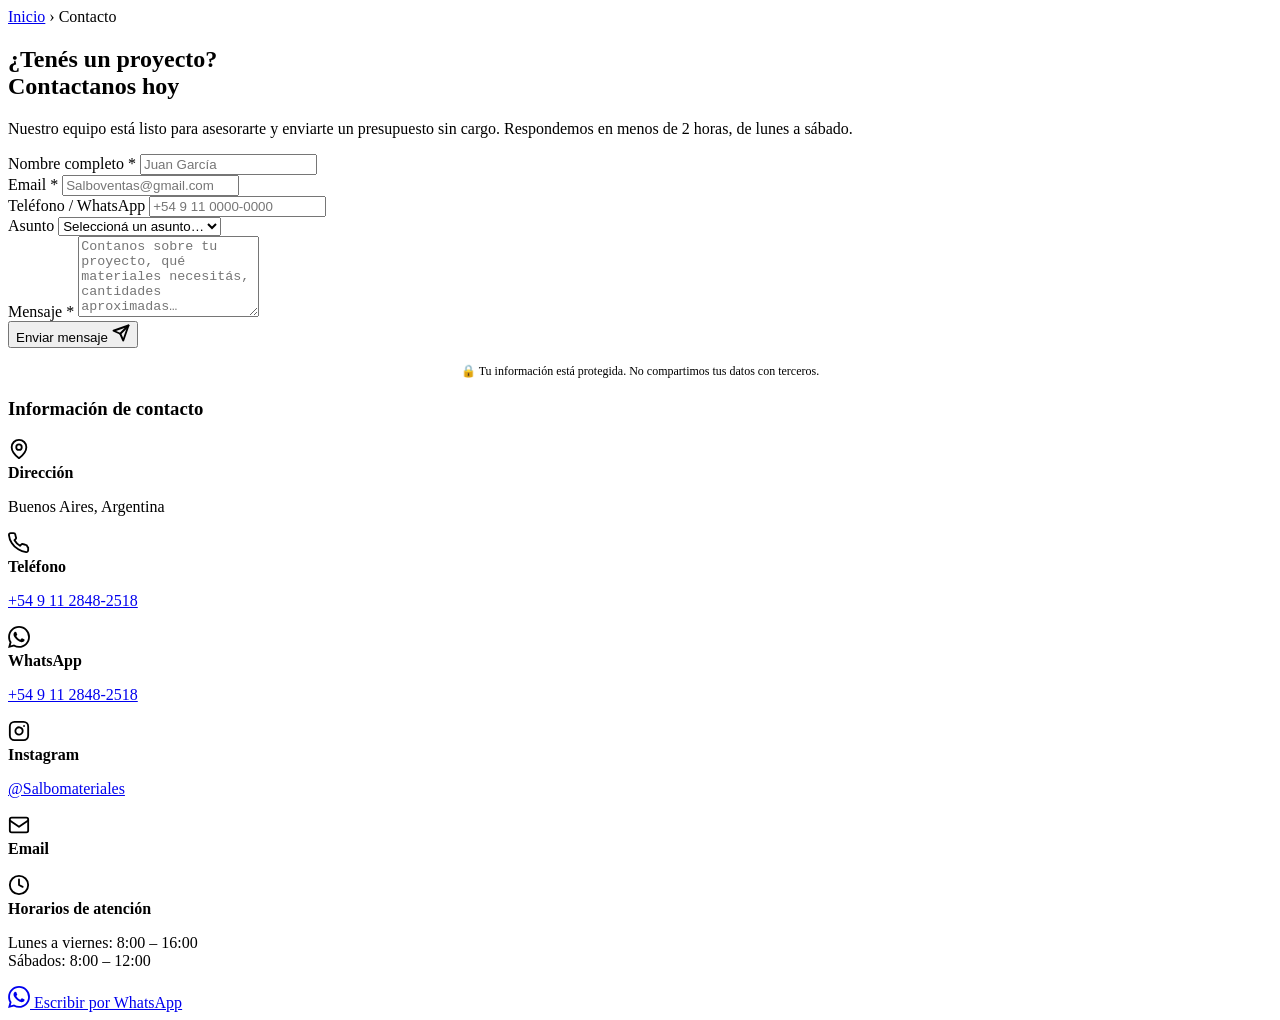
==== contacto.html @ 951c5f5b "Subida de la web Crear dominio y cambiar para el SEO  Crear nuevo catalogo con nuevos productos" ====
<!DOCTYPE html>
<html lang="es">
<head>
  <meta charset="UTF-8" />
  <meta name="viewport" content="width=device-width, initial-scale=1.0" />
  <meta name="description" content="Contactá a SALBO – Materiales de Construcción. Formulario de contacto, WhatsApp, teléfono y dirección en Buenos Aires. Respondemos en menos de 2 horas." />
  <meta name="keywords" content="contacto SALBO, presupuesto materiales construcción, consulta chapas perfiles Buenos Aires" />
  <meta name="author" content="SALBO" />
  <meta property="og:title" content="Contacto – SALBO Materiales de Construcción" />
  <meta property="og:description" content="Contactanos para recibir tu presupuesto sin cargo. Respondemos en menos de 2 horas." />
  <meta property="og:type" content="website" />
  <meta property="og:url" content="https://www.salbo.com.ar/contacto.html" />
  <meta property="og:image" content="https://faculuceroh.github.io/Salbo_Web/assets/img/SALBO_LOGO_WEB.jpeg" />
  <title>Contacto – SALBO Materiales de Construcción</title>

  <link rel="icon" href="assets/img/SALBO_LOGO_WEB.jpeg" type="image/jpeg" />

  <link rel="preconnect" href="https://fonts.googleapis.com" />
  <link rel="preconnect" href="https://fonts.gstatic.com" crossorigin />
  <link href="https://fonts.googleapis.com/css2?family=Inter:wght@300;400;500;600;700;800&family=Poppins:wght@400;500;600;700;800;900&display=swap" rel="stylesheet" />

  <link rel="stylesheet" href="assets/css/styles.css?v=10" />
</head>
<body data-page="contacto">

  <!-- Shared header -->
  <div id="site-header"></div>

  <!-- ===== PAGE HERO ===== -->
  <section class="page-hero" aria-labelledby="ph-title">
    <div class="page-hero__content">
      <nav class="page-hero__breadcrumb" aria-label="Ruta de navegación">
        <a href="index.html">Inicio</a>
        <span class="page-hero__breadcrumb-sep" aria-hidden="true">›</span>
        <span>Contacto</span>
      </nav>
      <h1 class="page-hero__title" id="ph-title">
        ¿Tenés un proyecto?<br><span>Contactanos hoy</span>
      </h1>
      <p class="page-hero__desc">
        Nuestro equipo está listo para asesorarte y enviarte un presupuesto sin cargo. Respondemos en menos de 2 horas, de lunes a sábado.
      </p>
    </div>
  </section>

  <!-- ===== CONTACTO ===== -->
  <section class="contact" id="contacto" aria-labelledby="contact-title">
    <div class="container">

     
      <div class="contact__grid">

        <!-- ── FORMULARIO ── -->
        <div class="contact__form-wrap reveal">
          <form
            class="contact-form"
            id="contactForm"
            action="https://formspree.io/f/xgobwjvb"
            method="POST"
            novalidate
            aria-label="Formulario de contacto"
          >

            <!-- Honeypot anti-spam: oculto para humanos, visible para bots -->
            <input
              type="text"
              name="_gotcha"
              style="display:none;position:absolute;left:-9999px;width:1px;height:1px"
              tabindex="-1"
              autocomplete="off"
              aria-hidden="true"
            />

            <!-- Asunto oculto para Formspree -->
            <input type="hidden" name="_subject" value="Nuevo contacto desde salbo.com.ar" />

            <div class="form-row">
              <div class="form-group">
                <label for="cName" class="form-label">
                  Nombre completo <span class="required" aria-hidden="true">*</span>
                </label>
                <input
                  type="text"
                  id="cName"
                  name="name"
                  class="form-input"
                  placeholder="Juan García"
                  autocomplete="name"
                  required
                  aria-required="true"
                />
                <span class="form-error" id="cName-error" role="alert"></span>
              </div>
              <div class="form-group">
                <label for="cEmail" class="form-label">
                  Email <span class="required" aria-hidden="true">*</span>
                </label>
                <input
                  type="email"
                  id="cEmail"
                  name="email"
                  class="form-input"
                  placeholder="Salboventas@gmail.com"
                  autocomplete="email"
                  required
                  aria-required="true"
                />
                <span class="form-error" id="cEmail-error" role="alert"></span>
              </div>
            </div>

            <div class="form-group">
              <label for="cPhone" class="form-label">Teléfono / WhatsApp</label>
              <input
                type="tel"
                id="cPhone"
                name="phone"
                class="form-input"
                placeholder="+54 9 11 0000-0000"
                autocomplete="tel"
              />
            </div>

            <div class="form-group">
              <label for="cSubject" class="form-label">Asunto</label>
              <select id="cSubject" name="subject" class="form-input form-select">
                <option value="">Seleccioná un asunto…</option>
                <option value="presupuesto">Solicitar presupuesto</option>
                <option value="consulta">Consulta de producto</option>
                <option value="entrega">Consulta de entrega</option>
                <option value="otro">Otro</option>
              </select>
            </div>

            <div class="form-group">
              <label for="cMessage" class="form-label">
                Mensaje <span class="required" aria-hidden="true">*</span>
              </label>
              <textarea
                id="cMessage"
                name="message"
                class="form-input form-textarea"
                placeholder="Contanos sobre tu proyecto, qué materiales necesitás, cantidades aproximadas…"
                rows="5"
                required
                aria-required="true"
              ></textarea>
              <span class="form-error" id="cMessage-error" role="alert"></span>
            </div>

            <button type="submit" class="btn btn--primary btn--full btn--lg" id="submitBtn">
              Enviar mensaje
              <svg width="18" height="18" viewBox="0 0 24 24" fill="none" stroke="currentColor" stroke-width="2.5" stroke-linecap="round" stroke-linejoin="round" aria-hidden="true"><path d="m22 2-7 20-4-9-9-4Z"/><path d="M22 2 11 13"/></svg>
            </button>

            <!-- Mensaje de éxito -->
            <div class="form-success" id="formSuccess" role="status" aria-live="polite" hidden>
              <svg width="20" height="20" viewBox="0 0 24 24" fill="none" stroke="currentColor" stroke-width="2.5" stroke-linecap="round" stroke-linejoin="round" aria-hidden="true"><path d="M22 11.08V12a10 10 0 1 1-5.93-9.14"/><path d="m9 11 3 3L22 4"/></svg>
              <span>¡Mensaje enviado con éxito! En las próximas horas vas a recibir nuestra respuesta.</span>
            </div>

            <p style="font-size:12px;color:var(--gray-400);margin-top:16px;text-align:center;">
              🔒 Tu información está protegida. No compartimos tus datos con terceros.
            </p>
          </form>
        </div>

        <!-- ── INFO DE CONTACTO ── -->
        <div class="contact__info reveal">
          <h3 class="contact__info-title">Información de contacto</h3>

          <div class="contact__info-items">

            <div class="contact__info-item">
              <div class="contact__info-icon" aria-hidden="true">
                <svg width="22" height="22" viewBox="0 0 24 24" fill="none" stroke="currentColor" stroke-width="2" stroke-linecap="round" stroke-linejoin="round"><path d="M20 10c0 6-8 12-8 12s-8-6-8-12a8 8 0 0 1 16 0Z"/><circle cx="12" cy="10" r="3"/></svg>
              </div>
              <div>
                <strong>Dirección</strong>
                <p> Buenos Aires, Argentina</p>
              </div>
            </div>

            <div class="contact__info-item">
              <div class="contact__info-icon" aria-hidden="true">
                <svg width="22" height="22" viewBox="0 0 24 24" fill="none" stroke="currentColor" stroke-width="2" stroke-linecap="round" stroke-linejoin="round"><path d="M22 16.92v3a2 2 0 0 1-2.18 2 19.79 19.79 0 0 1-8.63-3.07A19.5 19.5 0 0 1 4.1 12a19.79 19.79 0 0 1-3.07-8.67A2 2 0 0 1 3 1.17h3a2 2 0 0 1 2 1.72c.127.96.361 1.903.7 2.81a2 2 0 0 1-.45 2.11L7.09 9a16 16 0 0 0 6 6l1.27-1.27a2 2 0 0 1 2.11-.45c.907.339 1.85.573 2.81.7A2 2 0 0 1 21 16z"/></svg>
              </div>
              <div>
                <strong>Teléfono</strong>
                <p><a href="tel:+5491128482518">+54 9 11 2848-2518</a></p>
              </div>
            </div>

            <div class="contact__info-item">
              <div class="contact__info-icon contact__info-icon--wa" aria-hidden="true">
                <svg width="22" height="22" viewBox="0 0 24 24" fill="currentColor"><path d="M17.472 14.382c-.297-.149-1.758-.867-2.03-.967-.273-.099-.471-.148-.67.15-.197.297-.767.966-.94 1.164-.173.199-.347.223-.644.075-.297-.15-1.255-.463-2.39-1.475-.883-.788-1.48-1.761-1.653-2.059-.173-.297-.018-.458.13-.606.134-.133.298-.347.446-.52.149-.174.198-.298.298-.497.099-.198.05-.371-.025-.52-.075-.149-.669-1.612-.916-2.207-.242-.579-.487-.5-.669-.51-.173-.008-.371-.01-.57-.01-.198 0-.52.074-.792.372-.272.297-1.04 1.016-1.04 2.479 0 1.462 1.065 2.875 1.213 3.074.149.198 2.096 3.2 5.077 4.487.709.306 1.262.489 1.694.625.712.227 1.36.195 1.871.118.571-.085 1.758-.719 2.006-1.413.248-.694.248-1.289.173-1.413-.074-.124-.272-.198-.57-.347m-5.421 7.403h-.004a9.87 9.87 0 0 1-5.031-1.378l-.361-.214-3.741.982.998-3.648-.235-.374a9.86 9.86 0 0 1-1.51-5.26c.001-5.45 4.436-9.884 9.888-9.884 2.64 0 5.122 1.03 6.988 2.898a9.825 9.825 0 0 1 2.893 6.994c-.003 5.45-4.437 9.884-9.885 9.884m8.413-18.297A11.815 11.815 0 0 0 12.05 0C5.495 0 .16 5.335.157 11.892c0 2.096.547 4.142 1.588 5.945L.057 24l6.305-1.654a11.882 11.882 0 0 0 5.683 1.448h.005c6.554 0 11.89-5.335 11.893-11.893a11.821 11.821 0 0 0-3.48-8.413Z"/></svg>
              </div>
              <div>
                <strong>WhatsApp</strong>
                <p><a href="https://wa.me/5491128482518" target="_blank" rel="noopener noreferrer">+54 9 11 2848-2518</a></p>
              </div>
            </div>

            <div class="contact__info-item">
              <div class="contact__info-icon" aria-hidden="true">
                <svg width="22" height="22" viewBox="0 0 24 24" fill="none" stroke="currentColor" stroke-width="2" stroke-linecap="round" stroke-linejoin="round"><rect x="2" y="2" width="20" height="20" rx="5"/><path d="M16 11.37A4 4 0 1 1 12.63 8 4 4 0 0 1 16 11.37z"/><line x1="17.5" y1="6.5" x2="17.51" y2="6.5"/></svg>
              </div>
              <div>
                <strong>Instagram</strong>
                <p><a href="https://www.instagram.com/salbomateriales/" target="_blank" rel="noopener noreferrer">@Salbomateriales</a></p>
              </div>
            </div>

            <div class="contact__info-item">
              <div class="contact__info-icon" aria-hidden="true">
                <svg width="22" height="22" viewBox="0 0 24 24" fill="none" stroke="currentColor" stroke-width="2" stroke-linecap="round" stroke-linejoin="round"><rect x="2" y="4" width="20" height="16" rx="2"/><path d="m22 7-10 7L2 7"/></svg>
              </div>
              <div>
                <strong>Email</strong>
                <!-- Email obfuscado: ensamblado por JS para evitar scrapers -->
                <p>
                  <span
                    class="js-email"
                    data-u="Salboventas"
                    data-d="gmail"
                    data-t="com"
                    data-style="page"
                    aria-label="Email de contacto"
                  >
                    <noscript>Salboventas [arroba] gmail.com</noscript>
                  </span>
                </p>
              </div>
            </div>

            <div class="contact__info-item">
              <div class="contact__info-icon" aria-hidden="true">
                <svg width="22" height="22" viewBox="0 0 24 24" fill="none" stroke="currentColor" stroke-width="2" stroke-linecap="round" stroke-linejoin="round"><circle cx="12" cy="12" r="10"/><polyline points="12 6 12 12 16 14"/></svg>
              </div>
              <div>
                <strong>Horarios de atención</strong>
                <p>Lunes a viernes: 8:00 – 16:00<br />Sábados: 8:00 – 12:00</p>
              </div>
            </div>

          </div>

          <a href="https://wa.me/5491128482518" target="_blank" rel="noopener noreferrer" class="btn btn--wa btn--lg" style="width:100%;justify-content:center;" aria-label="Escribir por WhatsApp">
            <svg width="22" height="22" viewBox="0 0 24 24" fill="currentColor" aria-hidden="true"><path d="M17.472 14.382c-.297-.149-1.758-.867-2.03-.967-.273-.099-.471-.148-.67.15-.197.297-.767.966-.94 1.164-.173.199-.347.223-.644.075-.297-.15-1.255-.463-2.39-1.475-.883-.788-1.48-1.761-1.653-2.059-.173-.297-.018-.458.13-.606.134-.133.298-.347.446-.52.149-.174.198-.298.298-.497.099-.198.05-.371-.025-.52-.075-.149-.669-1.612-.916-2.207-.242-.579-.487-.5-.669-.51-.173-.008-.371-.01-.57-.01-.198 0-.52.074-.792.372-.272.297-1.04 1.016-1.04 2.479 0 1.462 1.065 2.875 1.213 3.074.149.198 2.096 3.2 5.077 4.487.709.306 1.262.489 1.694.625.712.227 1.36.195 1.871.118.571-.085 1.758-.719 2.006-1.413.248-.694.248-1.289.173-1.413-.074-.124-.272-.198-.57-.347m-5.421 7.403h-.004a9.87 9.87 0 0 1-5.031-1.378l-.361-.214-3.741.982.998-3.648-.235-.374a9.86 9.86 0 0 1-1.51-5.26c.001-5.45 4.436-9.884 9.888-9.884 2.64 0 5.122 1.03 6.988 2.898a9.825 9.825 0 0 1 2.893 6.994c-.003 5.45-4.437 9.884-9.885 9.884m8.413-18.297A11.815 11.815 0 0 0 12.05 0C5.495 0 .16 5.335.157 11.892c0 2.096.547 4.142 1.588 5.945L.057 24l6.305-1.654a11.882 11.882 0 0 0 5.683 1.448h.005c6.554 0 11.89-5.335 11.893-11.893a11.821 11.821 0 0 0-3.48-8.413Z"/></svg>
            Escribir por WhatsApp
          </a>
        </div>

      </div>
    </div>
  </section>

  <!-- Shared footer -->
  <div id="site-footer"></div>

  <script src="assets/js/shared.js?v=8" defer></script>
  <script src="assets/js/main.js?v=8" defer></script>
</body>
</html>
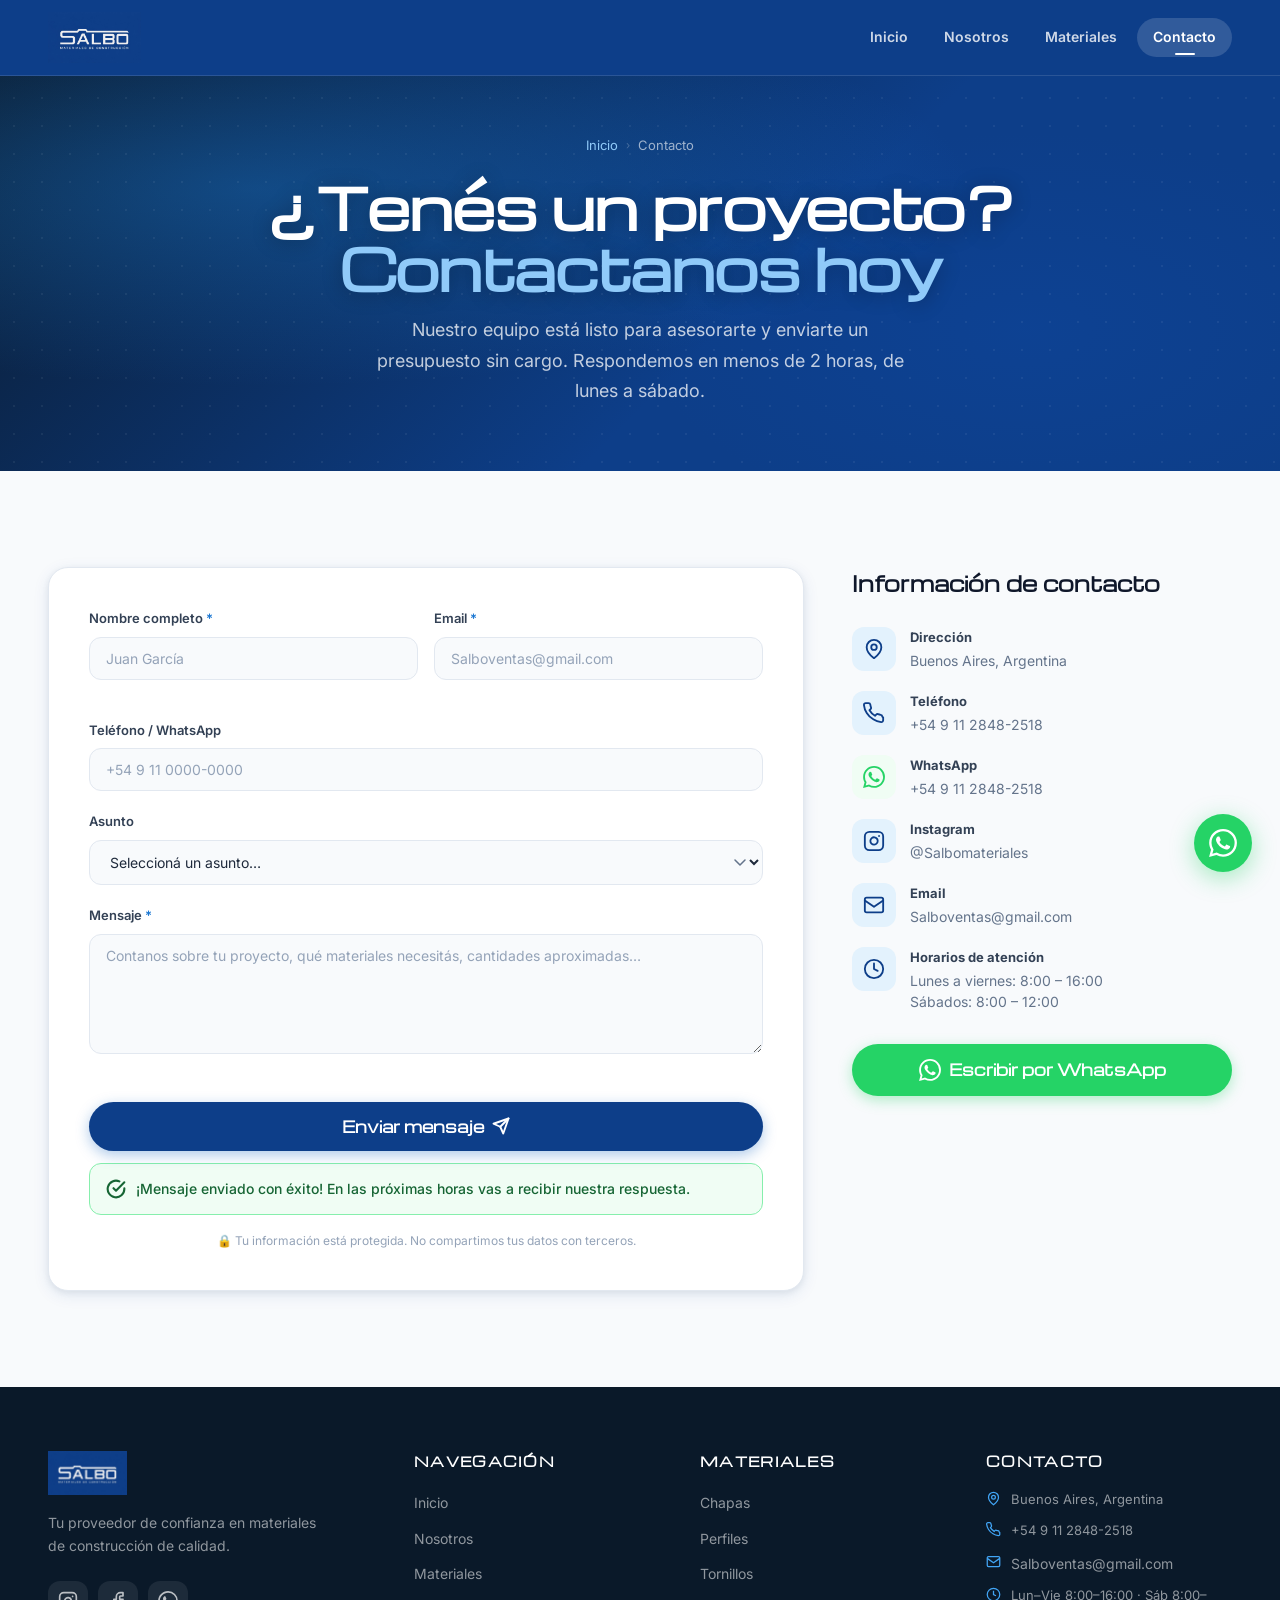
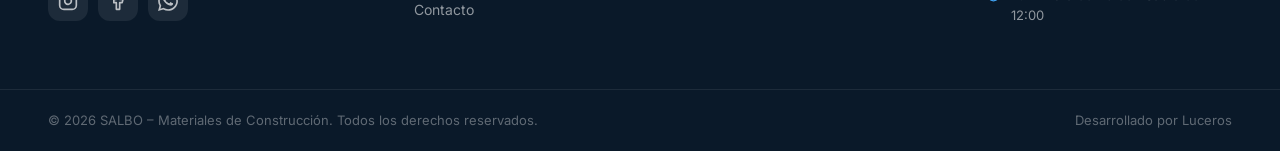
==== commit d24cc0fd: "Cambios a Pedido del Cliente Cambios Nuevos: - NUEVO CATALOGO - IMAGENES DE INICIO MAS RAPIDAS - " ====
--- a/contacto.html
+++ b/contacto.html
@@ -19,7 +19,7 @@
   <link rel="preconnect" href="https://fonts.gstatic.com" crossorigin />
   <link href="https://fonts.googleapis.com/css2?family=Inter:wght@300;400;500;600;700;800&family=Poppins:wght@400;500;600;700;800;900&display=swap" rel="stylesheet" />
 
-  <link rel="stylesheet" href="assets/css/styles.css?v=10" />
+  <link rel="stylesheet" href="assets/css/styles.css?v=26" />
 </head>
 <body data-page="contacto">
 
@@ -258,7 +258,7 @@
   <!-- Shared footer -->
   <div id="site-footer"></div>
 
-  <script src="assets/js/shared.js?v=8" defer></script>
-  <script src="assets/js/main.js?v=8" defer></script>
+  <script src="assets/js/shared.js?v=10" defer></script>
+  <script src="assets/js/main.js?v=22" defer></script>
 </body>
 </html>
--- a/assets/css/styles.css
+++ b/assets/css/styles.css
@@ -0,0 +1,2232 @@
+/* =========================================================
+   SALBO – Materiales de Construcción
+   styles.css – Design System + Full Layout
+   ========================================================= */
+@import url('https://fonts.googleapis.com/css2?family=Michroma&display=swap');
+/* ── Custom Properties ── */
+:root {
+  --blue-900: #0A1929;
+  --blue-800: #0D2B4E;
+  --blue-700: #0D3E89;
+  --blue-600: #0D3E89;
+  --blue-500: #1976D2;
+  --blue-400: #1E88E5;
+  --blue-300: #42A5F5;
+  --blue-200: #90CAF9;
+  --blue-100: #BBDEFB;
+  --blue-50:  #E3F2FD;
+
+  --white:    #FFFFFF;
+  --gray-50:  #F8FAFC;
+  --gray-100: #F1F5F9;
+  --gray-200: #E2E8F0;
+  --gray-300: #CBD5E1;
+  --gray-400: #94A3B8;
+  --gray-500: #64748B;
+  --gray-600: #475569;
+  --gray-700: #334155;
+  --gray-800: #1E293B;
+  --gray-900: #0F172A;
+
+  --green-500: #22C55E;
+  --wa-green:  #25D366;
+
+  --radius-sm:  6px;
+  --radius-md:  12px;
+  --radius-lg:  20px;
+  --radius-xl:  32px;
+  --radius-full: 9999px;
+
+  --shadow-sm:  0 1px 3px rgba(0,0,0,.08), 0 1px 2px rgba(0,0,0,.06);
+  --shadow-md:  0 4px 16px rgba(13,71,161,.10), 0 2px 6px rgba(0,0,0,.06);
+  --shadow-lg:  0 12px 40px rgba(13,71,161,.14), 0 4px 12px rgba(0,0,0,.08);
+  --shadow-xl:  0 24px 60px rgba(13,71,161,.18), 0 8px 24px rgba(0,0,0,.10);
+
+  --transition: 0.25s cubic-bezier(0.4,0,0.2,1);
+  --transition-slow: 0.45s cubic-bezier(0.4,0,0.2,1);
+
+  --header-h: 76px;
+  --container-max: 1280px;
+  --container-pad: clamp(16px, 4vw, 48px);
+
+  --font-sans: 'Inter', system-ui, sans-serif;
+  --font-display:'Michroma', sans-serif;
+}
+
+/* ── Reset & Base ── */
+*, *::before, *::after { box-sizing: border-box; margin: 0; padding: 0; }
+
+html {
+  scroll-behavior: smooth;
+  scroll-padding-top: var(--header-h);
+  -webkit-text-size-adjust: 100%;
+}
+
+body {
+  font-family: var(--font-sans);
+  font-size: 16px;
+  line-height: 1.6;
+  color: var(--gray-700);
+  background: var(--white);
+  overflow-x: hidden;
+}
+
+img, svg { display: block; max-width: 100%; }
+
+a { color: inherit; text-decoration: none; }
+
+ul, ol { list-style: none; }
+
+button { cursor: pointer; font-family: inherit; border: none; background: none; }
+
+input, textarea, select {
+  font-family: inherit;
+  font-size: inherit;
+}
+
+/* ── Container ── */
+.container {
+  width: 100%;
+  max-width: var(--container-max);
+  margin-inline: auto;
+  padding-inline: var(--container-pad);
+}
+
+/* ── Buttons ── */
+.btn {
+  display: inline-flex;
+  align-items: center;
+  justify-content: center;
+  gap: 8px;
+  font-family: var(--font-display);
+  font-weight: 600;
+  border-radius: var(--radius-full);
+  transition: background var(--transition), color var(--transition),
+              border-color var(--transition), transform var(--transition),
+              box-shadow var(--transition);
+  white-space: nowrap;
+  cursor: pointer;
+}
+
+.btn--sm  { padding: 8px 18px;  font-size: 13px; }
+.btn--md  { padding: 11px 24px; font-size: 14px; }
+.btn--lg  { padding: 14px 32px; font-size: 15px; }
+.btn--full { width: 100%; }
+
+.btn--primary {
+  background: var(--blue-600);
+  color: var(--white);
+  box-shadow: 0 4px 14px rgba(21,101,192,.35);
+}
+.btn--primary:hover {
+  background: var(--blue-500);
+  transform: translateY(-2px);
+  box-shadow: 0 8px 20px rgba(21,101,192,.45);
+}
+.btn--primary:active { transform: translateY(0); }
+
+.btn--outline {
+  background: transparent;
+  color: var(--blue-600);
+  border: 2px solid var(--blue-600);
+}
+.btn--outline:hover {
+  background: var(--blue-600);
+  color: var(--white);
+  transform: translateY(-2px);
+}
+
+.btn--wa {
+  background: var(--wa-green);
+  color: var(--white);
+  box-shadow: 0 4px 14px rgba(37,211,102,.35);
+}
+.btn--wa:hover {
+  background: #1ebe5a;
+  transform: translateY(-2px);
+  box-shadow: 0 8px 20px rgba(37,211,102,.45);
+}
+.btn--ig {
+  background: linear-gradient(45deg, #f09433 0%, #e6683c 25%, #dc2743 50%, #cc2366 75%, #bc1888 100%);
+  color: var(--white);
+  box-shadow: 0 4px 14px rgba(220,39,67,.35);
+}
+.btn--ig:hover {
+  filter: brightness(1.08);
+  transform: translateY(-2px);
+  box-shadow: 0 8px 20px rgba(220,39,67,.45);
+}
+
+/* ── Section common ── */
+.section-header {
+  text-align: center;
+  max-width: 680px;
+  margin-inline: auto;
+  margin-bottom: 56px;
+}
+
+.section-tag {
+  display: inline-block;
+  font-size: 12px;
+  font-weight: 700;
+  letter-spacing: .12em;
+  text-transform: uppercase;
+  color: var(--blue-500);
+  background: var(--blue-50);
+  border: 1px solid var(--blue-100);
+  padding: 5px 14px;
+  border-radius: var(--radius-full);
+  margin-bottom: 14px;
+}
+
+.section-title {
+  font-family: var(--font-display);
+  font-size: clamp(28px, 4vw, 42px);
+  font-weight: 800;
+  color: var(--gray-900);
+  line-height: 1.2;
+  margin-bottom: 16px;
+}
+
+.section-desc {
+  font-size: 16px;
+  color: var(--gray-500);
+  line-height: 1.7;
+}
+
+/* ── Reveal animations ── */
+.reveal {
+  opacity: 0;
+  transform: translateY(28px);
+  transition: opacity 0.6s ease, transform 0.6s ease;
+}
+.reveal.visible {
+  opacity: 1;
+  transform: translateY(0);
+}
+
+/* staggered delay helpers */
+.reveal:nth-child(2) { transition-delay: .08s; }
+.reveal:nth-child(3) { transition-delay: .16s; }
+.reveal:nth-child(4) { transition-delay: .24s; }
+.reveal:nth-child(5) { transition-delay: .32s; }
+
+/* =========================================================
+   HEADER
+   ========================================================= */
+.header {
+  position: fixed;
+  top: 0; left: 0; right: 0;
+  z-index: 1000;
+  height: var(--header-h);
+  background: var(--blue-600);
+  border-bottom: 1px solid rgba(255,255,255,.12);
+  transition: background var(--transition), box-shadow var(--transition), height var(--transition);
+}
+
+.header.scrolled {
+  background: var(--blue-700);
+  box-shadow: 0 4px 20px rgba(10,25,41,.35);
+  height: 64px;
+}
+
+.header__container {
+  display: flex;
+  align-items: center;
+  gap: 24px;
+  height: 100%;
+  max-width: var(--container-max);
+  margin-inline: auto;
+  padding-inline: var(--container-pad);
+}
+
+/* Logo */
+.header__logo {
+  display: flex;
+  align-items: center;
+  flex-shrink: 0;
+  text-decoration: none;
+}
+
+.header__logo-img {
+  height: 52px;
+  width: auto;
+  object-fit: contain;
+  display: block;
+  transition: opacity var(--transition);
+}
+.header__logo-img:hover { opacity: .85; }
+
+.header.scrolled .header__logo-img { height: 44px; }
+
+/* Nav */
+.header__nav { margin-left: auto; }
+
+.nav__list {
+  display: flex;
+  gap: 4px;
+  list-style: none;
+}
+
+.nav__link {
+  display: block;
+  padding: 8px 16px;
+  font-size: 14px;
+  font-weight: 600;
+  color: rgba(255,255,255,.8);
+  border-radius: var(--radius-full);
+  transition: color var(--transition), background var(--transition);
+  position: relative;
+}
+
+.nav__link::after {
+  content: '';
+  position: absolute;
+  bottom: 2px; left: 50%;
+  transform: translateX(-50%) scaleX(0);
+  width: 20px; height: 2px;
+  background: var(--white);
+  border-radius: 2px;
+  transition: transform var(--transition);
+}
+
+.nav__link:hover,
+.nav__link.active {
+  color: var(--white);
+  background: rgba(255,255,255,.15);
+}
+
+.nav__link:hover::after,
+.nav__link.active::after {
+  transform: translateX(-50%) scaleX(1);
+}
+
+/* Hamburger */
+.header__hamburger {
+  display: none;
+  flex-direction: column;
+  gap: 5px;
+  padding: 8px;
+  margin-left: auto;
+  border-radius: var(--radius-sm);
+  transition: background var(--transition);
+}
+.header__hamburger:hover { background: rgba(255,255,255,.15); }
+
+.hamburger__line {
+  display: block;
+  width: 22px; height: 2px;
+  background: var(--white);
+  border-radius: 2px;
+  transition: transform var(--transition), opacity var(--transition);
+}
+
+.header__hamburger.open .hamburger__line:nth-child(1) { transform: translateY(7px) rotate(45deg); }
+.header__hamburger.open .hamburger__line:nth-child(2) { opacity: 0; transform: scaleX(0); }
+.header__hamburger.open .hamburger__line:nth-child(3) { transform: translateY(-7px) rotate(-45deg); }
+
+/* =========================================================
+   HERO
+   ========================================================= */
+.hero {
+  position: relative;
+  min-height: 100svh;
+  display: flex;
+  align-items: center;
+  padding-top: var(--header-h);
+  overflow: hidden;
+}
+
+/* ── Hero content (sobre el carrusel) ── */
+.hero__content {
+  position: relative;
+  z-index: 10;
+  max-width: var(--container-max);
+  margin-inline: auto;
+  padding-inline: var(--container-pad);
+  padding-block: 80px 120px;
+  width: 100%;
+}
+
+/* Badge "Empresa líder" */
+.hero__badge {
+  display: inline-flex;
+  align-items: center;
+  gap: 8px;
+  font-size: 12px;
+  font-weight: 700;
+  letter-spacing: .1em;
+  text-transform: uppercase;
+  color: var(--blue-200);
+  background: rgba(13,71,161,.45);
+  border: 1px solid rgba(144,202,249,.3);
+  padding: 7px 16px;
+  border-radius: var(--radius-full);
+  margin-bottom: 24px;
+  box-shadow: 0 4px 16px rgba(0,0,0,.2);
+  transition: background var(--transition), border-color var(--transition);
+}
+.hero__badge:hover {
+  background: rgba(13,71,161,.6);
+  border-color: rgba(144,202,249,.5);
+}
+
+.hero__badge-dot {
+  width: 7px; height: 7px;
+  background: var(--blue-300);
+  border-radius: 50%;
+  box-shadow: 0 0 8px var(--blue-300);
+  animation: pulse-dot 2s ease-in-out infinite;
+}
+
+@keyframes pulse-dot {
+  0%, 100% { opacity: 1; transform: scale(1);   box-shadow: 0 0 8px  var(--blue-300); }
+  50%       { opacity: .7; transform: scale(1.3); box-shadow: 0 0 16px var(--blue-300); }
+}
+
+.hero__title {
+  display: flex;
+  flex-direction: column;
+  margin-bottom: 24px;
+}
+
+.hero__title-main {
+  font-family: var(--font-display);
+  font-size: clamp(52px, 8vw, 96px);
+  font-weight: 900;
+  color: var(--white);
+  line-height: .92;
+  letter-spacing: -3px;
+  text-shadow: 0 4px 32px rgba(0,0,0,.4);
+}
+
+.hero__title-sub {
+  font-family: var(--font-display);
+  font-size: clamp(17px, 2.8vw, 26px);
+  font-weight: 400;
+  color: var(--blue-200);
+  letter-spacing: .04em;
+  margin-top: 10px;
+}
+
+.hero__desc {
+  max-width: 560px;
+  font-size: clamp(15px, 1.7vw, 17px);
+  color: rgba(255,255,255,.82);
+  line-height: 1.75;
+  margin-bottom: 32px;
+  text-shadow: 0 1px 4px rgba(0,0,0,.2);
+}
+
+/* Contacto strip */
+.hero__contact {
+  display: flex;
+  flex-wrap: wrap;
+  gap: 16px;
+  margin-bottom: 40px;
+}
+
+.hero__contact-item {
+  display: flex;
+  align-items: center;
+  gap: 8px;
+  font-size: 14px;
+  font-weight: 500;
+  color: rgba(255,255,255,.85);
+  transition: color var(--transition);
+}
+.hero__contact-item:hover { color: var(--white); }
+
+.hero__contact-icon {
+  display: flex;
+  align-items: center;
+  justify-content: center;
+  width: 32px; height: 32px;
+  background: rgba(13,71,161,.4);
+  border-radius: var(--radius-sm);
+  color: var(--blue-200);
+  flex-shrink: 0;
+  border: 1px solid rgba(255,255,255,.15);
+  transition: background var(--transition);
+}
+.hero__contact-item:hover .hero__contact-icon {
+  background: rgba(255,255,255,.18);
+}
+
+/* CTAs */
+.hero__ctas {
+  display: flex;
+  flex-wrap: wrap;
+  gap: 12px;
+}
+
+.hero__ctas .btn--outline {
+  color: var(--white);
+  border-color: rgba(255,255,255,.45);
+  backdrop-filter: blur(8px);
+}
+.hero__ctas .btn--outline:hover {
+  background: rgba(255,255,255,.15);
+  border-color: var(--white);
+  color: var(--white);
+}
+
+/* Scroll hint */
+.hero__scroll-hint {
+  position: absolute;
+  bottom: 36px; left: 50%;
+  transform: translateX(-50%);
+  display: flex;
+  flex-direction: column;
+  align-items: center;
+  gap: 8px;
+  color: rgba(255,255,255,.45);
+  font-size: 10px;
+  letter-spacing: .15em;
+  text-transform: uppercase;
+  z-index: 10;
+}
+
+.hero__scroll-arrow {
+  width: 20px; height: 30px;
+  border: 1.5px solid rgba(255,255,255,.25);
+  border-radius: 12px;
+  position: relative;
+}
+.hero__scroll-arrow::after {
+  content: '';
+  position: absolute;
+  top: 5px; left: 50%;
+  transform: translateX(-50%);
+  width: 3px; height: 7px;
+  background: rgba(255,255,255,.5);
+  border-radius: 3px;
+  animation: scroll-bounce 2s ease-in-out infinite;
+}
+@keyframes scroll-bounce {
+  0%, 100% { transform: translateX(-50%) translateY(0); opacity: 1; }
+  80%       { transform: translateX(-50%) translateY(9px); opacity: 0; }
+}
+
+/* =========================================================
+   HERO CAROUSEL  (.hc = hero-carousel, prefijo corto)
+   ========================================================= */
+
+/* Contenedor – ocupa todo el fondo del hero */
+.hc {
+  position: absolute;
+  inset: 0;
+  z-index: 0;
+  overflow: hidden;
+}
+
+/* ── Track: posiciona los slides apilados ── */
+.hc__track {
+  position: relative;
+  width: 100%; height: 100%;
+}
+
+/* ── Slide individual ── */
+.hc__slide {
+  position: absolute;
+  inset: 0;
+  opacity: 0;
+  /* Fade crossfade principal */
+  transition: opacity 1s cubic-bezier(0.4, 0, 0.2, 1);
+  will-change: opacity, transform;
+  overflow: hidden;
+}
+
+/* Slide activo */
+.hc__slide.is-active {
+  opacity: 1;
+  z-index: 2;
+}
+
+/* Slide que está saliendo (para crossfade limpio) */
+.hc__slide.is-leaving {
+  opacity: 0;
+  z-index: 1;
+}
+
+/* ── Imagen del slide ── */
+.hc__img {
+  width: 100%; height: 100%;
+  object-fit: cover;
+  object-position: center;
+  display: block;
+  /* Ken Burns base – se anula en el slide activo */
+  transform: scale(1.08);
+  transition: transform 0s;
+}
+
+/* Ken Burns en slide activo: zoom suave */
+.hc__slide.is-active .hc__img {
+  transform: scale(1);
+  transition: transform 15s cubic-bezier(0.25, 0.46, 0.45, 0.94);
+}
+
+/* ── Overlay degradado por slide ──
+   Gradient izquierda→derecha para que el texto izquierdo sea legible
+   + degradado inferior para el área de dots/barra */
+.hc__overlay {
+  position: absolute;
+  inset: 0;
+  background:
+    linear-gradient(
+      to right,
+      rgba(8, 20, 40, 0.88)  0%,
+      rgba(10, 30, 60, 0.62) 45%,
+      rgba(8, 20, 40, 0.25)  100%
+    ),
+    linear-gradient(
+      to top,
+      rgba(8, 20, 40, 0.65) 0%,
+      transparent 35%
+    );
+  pointer-events: none;
+}
+
+/* ── Etiqueta del slide ── */
+.hc__label {
+  position: absolute;
+  bottom: 80px; right: 40px;
+  z-index: 4;
+  font-family: var(--font-display);
+  font-size: 12px;
+  font-weight: 600;
+  letter-spacing: .12em;
+  text-transform: uppercase;
+  color: rgba(255,255,255,.85);
+  background: rgba(0,0,0,.40);
+  border: 1px solid rgba(255,255,255,.18);
+  padding: 8px 16px;
+  border-radius: var(--radius-full);
+  opacity: 0;
+  transform: translateY(6px);
+  transition: opacity .5s .3s ease, transform .5s .3s ease;
+  pointer-events: none;
+}
+.hc__slide.is-active .hc__label {
+  opacity: 1;
+  transform: translateY(0);
+}
+
+/* ── Contador de slides ── */
+.hc__counter {
+  position: absolute;
+  bottom: 36px; right: 80px;
+  z-index: 20;
+  font-family: var(--font-display);
+  font-size: 12px;
+  font-weight: 600;
+  color: rgba(255,255,255,.6);
+  letter-spacing: .05em;
+  display: flex;
+  align-items: center;
+  gap: 2px;
+}
+
+.hc__counter-sep {
+  margin-inline: 3px;
+  opacity: .4;
+}
+
+#hcCurrent {
+  color: var(--white);
+  font-size: 15px;
+}
+
+/* ── Responsive del carrusel ── */
+@media (max-width: 768px) {
+  .hc__label { bottom: 60px; right: 16px; font-size: 11px; }
+  .hc__counter { right: 56px; bottom: 32px; }
+}
+
+@media (max-width: 480px) {
+  .hc__counter { display: none; }
+}
+
+/* ── Reducir movimiento ── */
+@media (prefers-reduced-motion: reduce) {
+  .hc__slide { transition-duration: .01ms; }
+  .hc__slide.is-active .hc__img { transition-duration: .01ms; }
+}
+
+/* =========================================================
+   STATS STRIP
+   ========================================================= */
+.stats {
+  background: var(--white);
+  border-bottom: 1px solid var(--gray-100);
+  padding-block: 40px;
+}
+
+.stats__grid {
+  display: flex;
+  flex-wrap: wrap;
+  gap: 0;
+  justify-content: center;
+}
+
+.stats__item {
+  flex: 1 1 180px;
+  display: flex;
+  flex-direction: column;
+  align-items: center;
+  text-align: center;
+  padding: 24px 20px;
+  position: relative;
+}
+
+.stats__item + .stats__item::before {
+  content: '';
+  position: absolute;
+  left: 0; top: 20%; bottom: 20%;
+  width: 1px;
+  background: var(--gray-200);
+}
+
+.stats__num {
+  font-family: var(--font-display);
+  font-size: clamp(36px, 5vw, 52px);
+  font-weight: 800;
+  color: var(--blue-600);
+  line-height: 1;
+}
+
+.stats__suffix {
+  font-family: var(--font-display);
+  font-size: clamp(24px, 3vw, 32px);
+  font-weight: 700;
+  color: var(--blue-400);
+}
+
+.stats__label {
+  font-size: 13px;
+  color: var(--gray-500);
+  font-weight: 500;
+  margin-top: 6px;
+  text-transform: uppercase;
+  letter-spacing: .06em;
+}
+
+/* =========================================================
+   NOSOTROS
+   ========================================================= */
+.about {
+  padding-block: 96px;
+  background: var(--gray-50);
+}
+
+.about__content {
+  display: flex;
+  gap: 64px;
+  align-items: flex-start;
+}
+
+/* Image */
+.about__image { flex: 0 0 460px; }
+
+.about__img-wrapper {
+  position: relative;
+  border-radius: var(--radius-lg);
+  overflow: visible;
+}
+
+.about__img {
+  width: 100%;
+  height: 520px;
+  object-fit: cover;
+  border-radius: var(--radius-lg);
+  box-shadow: var(--shadow-xl);
+  transition: transform var(--transition-slow);
+}
+.about__img-wrapper:hover .about__img { transform: scale(1.02); }
+
+/* Carrusel dinámico (usado en nosotros.html) */
+.about-carousel { position: relative; overflow: hidden; }
+
+.about-carousel__img {
+  position: absolute;
+  inset: 0;
+  width: 100%;
+  height: 100%;
+  object-fit: cover;
+  opacity: 0;
+  transition: opacity 1.2s ease;
+}
+.about-carousel__img.is-active { opacity: 1; }
+
+.about__img-badge {
+  position: absolute;
+  bottom: -20px; right: -20px;
+  background: var(--blue-600);
+  color: var(--white);
+  border-radius: var(--radius-md);
+  padding: 20px 24px;
+  text-align: center;
+  box-shadow: var(--shadow-lg);
+  line-height: 1.2;
+}
+.about__img-badge strong {
+  display: block;
+  font-family: var(--font-display);
+  font-size: 36px;
+  font-weight: 800;
+}
+.about__img-badge span { font-size: 12px; opacity: .85; }
+
+/* Text */
+.about__text { flex: 1; padding-top: 8px; }
+
+.about__subtitle {
+  font-family: var(--font-display);
+  font-size: clamp(22px, 2.5vw, 28px);
+  font-weight: 700;
+  color: var(--gray-900);
+  margin-bottom: 16px;
+  line-height: 1.3;
+}
+
+.about__para {
+  color: var(--gray-600);
+  line-height: 1.75;
+  margin-bottom: 16px;
+}
+
+.about__values {
+  display: grid;
+  grid-template-columns: 1fr 1fr;
+  gap: 16px;
+  margin-top: 32px;
+}
+
+.value-card {
+  display: flex;
+  gap: 14px;
+  align-items: flex-start;
+  background: var(--white);
+  border: 1px solid var(--gray-200);
+  border-radius: var(--radius-md);
+  padding: 18px;
+  transition: border-color var(--transition), box-shadow var(--transition), transform var(--transition);
+}
+
+.value-card:hover {
+  border-color: var(--blue-200);
+  box-shadow: var(--shadow-md);
+  transform: translateY(-3px);
+}
+
+.value-card__icon {
+  width: 48px; height: 48px;
+  display: flex;
+  align-items: center;
+  justify-content: center;
+  background: var(--blue-50);
+  color: var(--blue-600);
+  border-radius: var(--radius-sm);
+  flex-shrink: 0;
+  transition: background var(--transition), color var(--transition);
+}
+.value-card:hover .value-card__icon {
+  background: var(--blue-600);
+  color: var(--white);
+}
+
+.value-card strong {
+  display: block;
+  font-size: 14px;
+  font-weight: 700;
+  color: var(--gray-800);
+  margin-bottom: 4px;
+}
+
+.value-card p {
+  font-size: 13px;
+  color: var(--gray-500);
+  line-height: 1.5;
+}
+
+/* =========================================================
+   MATERIALS
+   ========================================================= */
+.materials {
+  padding-block: 96px;
+  background: var(--white);
+}
+
+/* Category tabs */
+.materials__tabs {
+  display: flex;
+  flex-wrap: wrap;
+  gap: 10px;
+  justify-content: center;
+  margin-bottom: 48px;
+}
+
+.mat-tab {
+  display: inline-flex;
+  align-items: center;
+  gap: 8px;
+  padding: 10px 22px 10px 18px;
+  font-size: 14px;
+  font-weight: 600;
+  color: var(--gray-500);
+  background: var(--gray-100);
+  border: 1.5px solid transparent;
+  border-radius: var(--radius-full);
+  cursor: pointer;
+  transition: all var(--transition);
+}
+
+.mat-tab__icon {
+  display: inline-flex;
+  color: var(--gray-400);
+  transition: color var(--transition);
+}
+
+.mat-tab:hover {
+  color: var(--blue-600);
+  background: var(--blue-50);
+  border-color: var(--blue-200);
+}
+.mat-tab:hover .mat-tab__icon { color: var(--blue-500); }
+
+.mat-tab.active {
+  color: var(--white);
+  background: var(--blue-600);
+  border-color: var(--blue-600);
+  box-shadow: 0 4px 12px rgba(21,101,192,.3);
+}
+.mat-tab.active .mat-tab__icon { color: var(--blue-100); }
+
+.mat-tab__count {
+  font-size: 11px;
+  font-weight: 700;
+  color: var(--gray-500);
+  background: var(--white);
+  border-radius: var(--radius-full);
+  padding: 1px 7px;
+  line-height: 1.5;
+}
+.mat-tab.active .mat-tab__count {
+  color: var(--blue-700);
+  background: var(--white);
+}
+
+/* Tabs extra (ocultas hasta "Mostrar más") + botón toggle */
+.mat-tab--extra[hidden] { display: none; }
+
+.mat-tab--more {
+  background: transparent;
+  border: 1.5px dashed var(--gray-300);
+  color: var(--gray-500);
+}
+.mat-tab--more:hover {
+  color: var(--blue-600);
+  background: var(--blue-50);
+  border-color: var(--blue-300);
+}
+.mat-tab__icon--chevron { transition: transform var(--transition); }
+.mat-tab--more[aria-expanded="true"] .mat-tab__icon--chevron { transform: rotate(180deg); }
+
+/* Badge reutilizable (banda del acordeón + panel de detalle) */
+.badge-pill {
+  display: inline-flex;
+  align-items: center;
+  width: fit-content;
+  font-size: 11px;
+  font-weight: 700;
+  letter-spacing: .06em;
+  text-transform: uppercase;
+  padding: 4px 10px;
+  border-radius: var(--radius-full);
+}
+.badge-pill--stock    { background: var(--green-500); color: var(--white); }
+.badge-pill--featured { background: var(--blue-500);  color: var(--white); }
+
+/* =========================================================
+   TARJETAS DE MATERIAL (usadas en el teaser "Destacados" de
+   index.html; el catálogo completo de materiales.html usa el
+   acordeón de más abajo)
+   ========================================================= */
+.materials__grid {
+  display: flex;
+  flex-wrap: wrap;
+  gap: 24px;
+  justify-content: center;
+}
+
+.mat-card {
+  flex: 0 1 340px;
+  background: var(--white);
+  border: 1px solid var(--gray-200);
+  border-radius: var(--radius-lg);
+  overflow: hidden;
+  transition: border-color var(--transition), box-shadow var(--transition), transform var(--transition);
+  display: flex;
+  flex-direction: column;
+}
+.mat-card:hover {
+  border-color: var(--blue-200);
+  box-shadow: var(--shadow-lg);
+  transform: translateY(-6px);
+}
+.mat-card.hidden { display: none; }
+
+.mat-card__img-wrap {
+  position: relative;
+  overflow: hidden;
+  height: 200px;
+  background: var(--white);
+}
+.mat-card__img {
+  width: 100%; height: 100%;
+  object-fit: contain;
+  transition: transform var(--transition-slow);
+}
+.mat-card:hover .mat-card__img { transform: scale(1.04); }
+
+.mat-card__badge {
+  position: absolute;
+  top: 12px; left: 12px;
+  background: var(--blue-600);
+  color: var(--white);
+  font-size: 11px;
+  font-weight: 700;
+  letter-spacing: .06em;
+  text-transform: uppercase;
+  padding: 4px 10px;
+  border-radius: var(--radius-full);
+  box-shadow: var(--shadow-sm);
+}
+.mat-card__badge--GREEN { background: var(--green-500); }
+
+.mat-card__body {
+  padding: 20px;
+  display: flex;
+  flex-direction: column;
+  flex: 1;
+}
+.mat-card__category {
+  font-size: 11px;
+  font-weight: 700;
+  letter-spacing: .1em;
+  text-transform: uppercase;
+  color: var(--blue-500);
+  margin-bottom: 6px;
+}
+.mat-card__name {
+  font-family: var(--font-display);
+  font-size: 17px;
+  font-weight: 700;
+  color: var(--gray-900);
+  margin-bottom: 8px;
+  line-height: 1.3;
+}
+.mat-card__desc {
+  font-size: 13px;
+  color: var(--gray-500);
+  line-height: 1.6;
+  flex: 1;
+  margin-bottom: 16px;
+}
+.mat-card__footer {
+  display: flex;
+  align-items: center;
+  justify-content: space-between;
+  gap: 12px;
+  padding-top: 14px;
+  border-top: 1px solid var(--gray-100);
+}
+
+@media (max-width: 768px) {
+  .mat-card { flex: 0 1 calc(50% - 8px); }
+}
+@media (max-width: 480px) {
+  .mat-card { flex: 1 1 100%; }
+}
+
+/* =========================================================
+   ACORDEÓN DE MATERIALES (una banda full-width por producto,
+   se expande mostrando descripción + specs + galería)
+   ========================================================= */
+.mat-accordion {
+  display: flex;
+  flex-direction: column;
+  gap: 14px;
+}
+
+.mat-accordion-item {
+  border-radius: var(--radius-lg);
+  overflow: hidden;
+  border: 1px solid var(--gray-200);
+  background: var(--white);
+  transition: box-shadow var(--transition), border-color var(--transition);
+}
+.mat-accordion-item:hover { box-shadow: var(--shadow-md); }
+.mat-accordion-item.hidden { display: none; }
+
+.mat-accordion-item__header {
+  position: relative;
+  display: flex;
+  align-items: center;
+  justify-content: space-between;
+  gap: 20px;
+  width: 100%;
+  min-height: 148px;
+  padding: 26px 28px;
+  text-align: left;
+  overflow: hidden;
+  cursor: pointer;
+}
+
+.mat-accordion-item__bg {
+  position: absolute;
+  inset: 0;
+  width: 100%;
+  height: 100%;
+  object-fit: cover;
+  filter: saturate(.55) brightness(.6);
+  transition: transform var(--transition-slow);
+}
+.mat-accordion-item__header:hover .mat-accordion-item__bg { transform: scale(1.05); }
+
+.mat-accordion-item__overlay {
+  position: absolute;
+  inset: 0;
+  background: linear-gradient(100deg, rgba(10,25,41,.85) 0%, rgba(10,25,41,.6) 50%, rgba(10,25,41,.3) 100%);
+}
+
+.mat-accordion-item__text {
+  position: relative;
+  display: flex;
+  flex-direction: column;
+  gap: 7px;
+  min-width: 0;
+}
+
+.mat-accordion-item__category {
+  font-size: 11px;
+  font-weight: 700;
+  letter-spacing: .12em;
+  text-transform: uppercase;
+  color: var(--blue-200);
+}
+
+.mat-accordion-item__name {
+  font-family: var(--font-display);
+  font-size: clamp(18px, 2.2vw, 24px);
+  font-weight: 700;
+  color: var(--white);
+  line-height: 1.25;
+  text-shadow: 0 2px 14px rgba(0,0,0,.35);
+}
+
+.mat-accordion-item__chevron {
+  position: relative;
+  flex-shrink: 0;
+  width: 38px;
+  height: 38px;
+  display: flex;
+  align-items: center;
+  justify-content: center;
+  border-radius: 50%;
+  background: rgba(255,255,255,.15);
+  color: var(--white);
+  transition: transform var(--transition), background var(--transition);
+}
+.mat-accordion-item__header:hover .mat-accordion-item__chevron { background: rgba(255,255,255,.28); }
+.mat-accordion-item__header[aria-expanded="true"] .mat-accordion-item__chevron {
+  transform: rotate(180deg);
+  background: var(--blue-600);
+}
+
+.mat-accordion-item__panel[hidden] { display: none; }
+.mat-accordion-item__panel {
+  border-top: 1px solid var(--gray-200);
+  animation: accordion-in .3s ease;
+}
+@keyframes accordion-in {
+  from { opacity: 0; transform: translateY(-8px); }
+  to   { opacity: 1; transform: translateY(0); }
+}
+
+@media (max-width: 640px) {
+  .mat-accordion-item__header { padding: 20px; min-height: 120px; }
+}
+
+/* =========================================================
+   CONTACT
+   ========================================================= */
+.contact {
+  padding-block: 96px;
+  background: var(--gray-50);
+}
+
+.contact__grid {
+  display: flex;
+  gap: 48px;
+  align-items: flex-start;
+}
+
+/* Form */
+.contact__form-wrap {
+  flex: 1 1 480px;
+  background: var(--white);
+  border: 1px solid var(--gray-200);
+  border-radius: var(--radius-lg);
+  padding: 40px;
+  box-shadow: var(--shadow-md);
+}
+
+.form-row {
+  display: flex;
+  gap: 16px;
+}
+
+.form-group {
+  flex: 1;
+  margin-bottom: 20px;
+}
+
+.form-label {
+  display: block;
+  font-size: 13px;
+  font-weight: 600;
+  color: var(--gray-700);
+  margin-bottom: 8px;
+}
+
+.required { color: var(--blue-500); }
+
+.form-input {
+  width: 100%;
+  padding: 12px 16px;
+  font-size: 14px;
+  color: var(--gray-800);
+  background: var(--gray-50);
+  border: 1.5px solid var(--gray-200);
+  border-radius: var(--radius-md);
+  outline: none;
+  transition: border-color var(--transition), box-shadow var(--transition), background var(--transition);
+  
+}
+
+.form-input::placeholder { color: var(--gray-400); }
+
+.form-input:focus {
+  background: var(--white);
+  border-color: var(--blue-400);
+  box-shadow: 0 0 0 3px rgba(21,101,192,.12);
+}
+
+.form-input.error {
+  border-color: #EF4444;
+  background: #FFF5F5;
+}
+
+.form-select {
+  cursor: pointer;
+  background-image: url("data:image/svg+xml,%3Csvg width='12' height='8' viewBox='0 0 12 8' fill='none' xmlns='http://www.w3.org/2000/svg'%3E%3Cpath d='M1 1L6 6L11 1' stroke='%2364748B' stroke-width='1.5' stroke-linecap='round' stroke-linejoin='round'/%3E%3C/svg%3E");
+  background-repeat: no-repeat;
+  background-position: right 16px center;
+  padding-right: 40px;
+}
+
+.form-textarea { resize: vertical; min-height: 120px; }
+
+.form-error {
+  display: block;
+  margin-top: 4px;
+  font-size: 12px;
+  color: #EF4444;
+  min-height: 16px;
+}
+
+.form-success {
+  display: flex;
+  align-items: center;
+  gap: 10px;
+  background: #F0FDF4;
+  border: 1px solid #86EFAC;
+  color: #166534;
+  border-radius: var(--radius-md);
+  padding: 14px 16px;
+  font-size: 14px;
+  font-weight: 500;
+  margin-top: 12px;
+}
+
+/* Info */
+.contact__info {
+  flex: 0 1 380px;
+}
+
+.contact__info-title {
+  font-family: var(--font-display);
+  font-size: 20px;
+  font-weight: 700;
+  color: var(--gray-900);
+  margin-bottom: 28px;
+}
+
+.contact__info-items {
+  display: flex;
+  flex-direction: column;
+  gap: 20px;
+  margin-bottom: 32px;
+}
+
+.contact__info-item {
+  display: flex;
+  gap: 14px;
+  align-items: flex-start;
+}
+
+.contact__info-icon {
+  width: 44px; height: 44px;
+  display: flex;
+  align-items: center;
+  justify-content: center;
+  background: var(--blue-50);
+  color: var(--blue-600);
+  border-radius: var(--radius-md);
+  flex-shrink: 0;
+}
+
+.contact__info-icon--wa {
+  background: #F0FDF4;
+  color: var(--wa-green);
+}
+
+.contact__info-item strong {
+  display: block;
+  font-size: 13px;
+  font-weight: 700;
+  color: var(--gray-700);
+  margin-bottom: 2px;
+}
+
+.contact__info-item p,
+.contact__info-item a {
+  font-size: 14px;
+  color: var(--gray-500);
+  line-height: 1.5;
+  transition: color var(--transition);
+}
+
+.contact__info-item a:hover { color: var(--blue-500); }
+
+/* =========================================================
+   FOOTER
+   ========================================================= */
+.footer {
+  background: var(--blue-900);
+  color: rgba(255,255,255,.75);
+}
+
+.footer__top { padding-block: 64px; }
+
+.footer__grid {
+  display: flex;
+  flex-wrap: wrap;
+  gap: 40px;
+}
+
+.footer__col { flex: 1 1 200px; }
+
+.footer__col--brand { flex: 1 1 280px; }
+
+.footer__logo {
+  display: flex;
+  align-items: center;
+  gap: 12px;
+  margin-bottom: 16px;
+  text-decoration: none;
+}
+
+.footer__logo-text {
+  font-family: var(--font-display);
+  font-weight: 800;
+  font-size: 22px;
+  color: var(--white);
+  letter-spacing: -.5px;
+}
+
+.footer__tagline {
+  font-size: 14px;
+  line-height: 1.65;
+  color: rgba(255,255,255,.55);
+  margin-bottom: 24px;
+  max-width: 280px;
+}
+
+.footer__social {
+  display: flex;
+  gap: 10px;
+}
+
+.footer__social-link {
+  width: 40px; height: 40px;
+  display: flex;
+  align-items: center;
+  justify-content: center;
+  background: rgba(255,255,255,.08);
+  color: rgba(255,255,255,.7);
+  border-radius: var(--radius-md);
+  transition: background var(--transition), color var(--transition), transform var(--transition);
+}
+
+.footer__social-link:hover {
+  background: var(--blue-600);
+  color: var(--white);
+  transform: translateY(-3px);
+}
+
+.footer__social-link--wa:hover { background: var(--wa-green); }
+
+.footer__col-title {
+  font-family: var(--font-display);
+  font-size: 13px;
+  font-weight: 700;
+  letter-spacing: .1em;
+  text-transform: uppercase;
+  color: var(--white);
+  margin-bottom: 18px;
+}
+
+.footer__links { display: flex; flex-direction: column; gap: 10px; }
+
+.footer__link {
+  font-size: 14px;
+  color: rgba(255,255,255,.55);
+  transition: color var(--transition), transform var(--transition);
+  display: inline-block;
+}
+.footer__link:hover {
+  color: var(--blue-200);
+  transform: translateX(4px);
+}
+
+.footer__contact-list {
+  display: flex;
+  flex-direction: column;
+  gap: 12px;
+}
+
+.footer__contact-list li {
+  display: flex;
+  align-items: flex-start;
+  gap: 10px;
+  font-size: 13px;
+  color: rgba(255,255,255,.55);
+  line-height: 1.5;
+}
+
+.footer__contact-list svg { flex-shrink: 0; margin-top: 1px; color: var(--blue-300); }
+
+.footer__contact-list a {
+  color: rgba(255,255,255,.55);
+  transition: color var(--transition);
+}
+.footer__contact-list a:hover { color: var(--blue-200); }
+
+.footer__bottom {
+  border-top: 1px solid rgba(255,255,255,.08);
+  padding-block: 20px;
+}
+
+.footer__bottom .container {
+  display: flex;
+  justify-content: space-between;
+  align-items: center;
+  flex-wrap: wrap;
+  gap: 8px;
+}
+
+.footer__copy {
+  font-size: 13px;
+  color: rgba(255,255,255,.35);
+}
+
+/* =========================================================
+   FLOATING WHATSAPP
+   ========================================================= */
+.wa-float {
+  position: fixed;
+  bottom: 28px; right: 28px;
+  z-index: 900;
+  width: 58px; height: 58px;
+  background: var(--wa-green);
+  color: var(--white);
+  border-radius: 50%;
+  display: flex;
+  align-items: center;
+  justify-content: center;
+  box-shadow: 0 6px 24px rgba(37,211,102,.4);
+  transition: transform var(--transition), box-shadow var(--transition);
+}
+
+.wa-float:hover {
+  transform: scale(1.1);
+  box-shadow: 0 10px 32px rgba(37,211,102,.55);
+}
+
+.wa-float__tooltip {
+  position: absolute;
+  right: calc(100% + 12px);
+  top: 50%;
+  transform: translateY(-50%);
+  background: var(--gray-900);
+  color: var(--white);
+  font-size: 12px;
+  font-weight: 500;
+  padding: 6px 12px;
+  border-radius: var(--radius-sm);
+  white-space: nowrap;
+  pointer-events: none;
+  opacity: 0;
+  transition: opacity var(--transition);
+}
+
+.wa-float__tooltip::after {
+  content: '';
+  position: absolute;
+  right: -6px; top: 50%;
+  transform: translateY(-50%);
+  border: 4px solid transparent;
+  border-left-color: var(--gray-900);
+}
+
+.wa-float:hover .wa-float__tooltip { opacity: 1; }
+
+/* =========================================================
+   SCROLL TO TOP
+   ========================================================= */
+.scroll-top {
+  position: fixed;
+  bottom: 96px; right: 28px;
+  z-index: 900;
+  width: 44px; height: 44px;
+  background: var(--blue-600);
+  color: var(--white);
+  border-radius: var(--radius-md);
+  display: flex;
+  align-items: center;
+  justify-content: center;
+  box-shadow: var(--shadow-md);
+  opacity: 0;
+  transform: translateY(12px);
+  transition: opacity var(--transition), transform var(--transition), background var(--transition);
+  pointer-events: none;
+}
+
+.scroll-top.visible {
+  opacity: 1;
+  transform: translateY(0);
+  pointer-events: auto;
+}
+
+.scroll-top:hover { background: var(--blue-500); }
+
+/* =========================================================
+   MODAL
+   ========================================================= */
+.modal {
+  position: fixed;
+  inset: 0;
+  z-index: 2000;
+  display: flex;
+  align-items: center;
+  justify-content: center;
+  padding: 20px;
+}
+
+.modal[hidden] { display: none; }
+
+.modal__backdrop {
+  position: absolute;
+  inset: 0;
+  background: rgba(10,25,41,.65);
+  backdrop-filter: blur(6px);
+  cursor: pointer;
+}
+
+.modal__box {
+  position: relative;
+  background: var(--white);
+  border-radius: var(--radius-lg);
+  padding: 40px 32px;
+  max-width: 420px;
+  width: 100%;
+  text-align: center;
+  box-shadow: var(--shadow-xl);
+  animation: modal-in .3s cubic-bezier(.34,1.56,.64,1);
+}
+
+@keyframes modal-in {
+  from { opacity: 0; transform: scale(.9) translateY(20px); }
+  to   { opacity: 1; transform: scale(1) translateY(0); }
+}
+
+.modal__close {
+  position: absolute;
+  top: 16px; right: 16px;
+  width: 32px; height: 32px;
+  display: flex;
+  align-items: center;
+  justify-content: center;
+  background: var(--gray-100);
+  color: var(--gray-500);
+  border-radius: var(--radius-sm);
+  font-size: 14px;
+  transition: background var(--transition), color var(--transition);
+}
+.modal__close:hover { background: var(--gray-200); color: var(--gray-700); }
+
+.modal__icon {
+  width: 64px; height: 64px;
+  background: var(--blue-50);
+  color: var(--blue-600);
+  border-radius: 50%;
+  display: flex;
+  align-items: center;
+  justify-content: center;
+  margin: 0 auto 16px;
+}
+
+.modal__title {
+  font-family: var(--font-display);
+  font-size: 20px;
+  font-weight: 700;
+  color: var(--gray-900);
+  margin-bottom: 6px;
+}
+
+.modal__product {
+  font-size: 14px;
+  font-weight: 600;
+  color: var(--blue-600);
+  margin-bottom: 12px;
+}
+
+.modal__desc {
+  font-size: 14px;
+  color: var(--gray-500);
+  line-height: 1.6;
+  margin-bottom: 24px;
+}
+
+.modal__actions {
+  display: flex;
+  flex-direction: column;
+  gap: 10px;
+}
+
+/* =========================================================
+   PANEL DE DETALLE — dentro de cada banda del acordeón
+   (galería + specs + descripción)
+   ========================================================= */
+.detail__grid {
+  display: grid;
+  grid-template-columns: 1fr 1fr;
+}
+
+.detail__gallery {
+  background: var(--gray-50);
+  padding: 32px;
+  display: flex;
+  flex-direction: column;
+  gap: 14px;
+  border-right: 1px solid var(--gray-200);
+}
+
+.detail__main-img-wrap {
+  position: relative;
+  aspect-ratio: 4 / 3;
+  background: var(--white);
+  border: 1px solid var(--gray-200);
+  border-radius: var(--radius-md);
+  overflow: hidden;
+  display: flex;
+  align-items: center;
+  justify-content: center;
+}
+
+.detail__main-img {
+  width: 100%;
+  height: 100%;
+  object-fit: contain;
+}
+
+.detail__nav-btn {
+  position: absolute;
+  top: 50%;
+  transform: translateY(-50%);
+  width: 36px;
+  height: 36px;
+  display: flex;
+  align-items: center;
+  justify-content: center;
+  background: var(--white);
+  color: var(--gray-600);
+  border-radius: 50%;
+  box-shadow: var(--shadow-md);
+  transition: color var(--transition), transform var(--transition);
+}
+.detail__nav-btn:hover { color: var(--blue-600); transform: translateY(-50%) scale(1.08); }
+.detail__nav-btn--prev { left: 10px; }
+.detail__nav-btn--next { right: 10px; }
+.detail__nav-btn[hidden] { display: none; }
+
+.detail__thumbs {
+  display: flex;
+  flex-wrap: wrap;
+  gap: 8px;
+}
+.detail__thumbs[hidden] { display: none; }
+
+.detail__thumb {
+  width: 56px;
+  height: 56px;
+  border-radius: var(--radius-sm);
+  overflow: hidden;
+  background: var(--white);
+  border: 2px solid var(--gray-200);
+  cursor: pointer;
+  transition: border-color var(--transition);
+  flex-shrink: 0;
+}
+.detail__thumb img { width: 100%; height: 100%; object-fit: contain; }
+.detail__thumb:hover { border-color: var(--blue-300); }
+.detail__thumb.active { border-color: var(--blue-600); }
+
+.detail__info {
+  padding: 32px;
+  display: flex;
+  flex-direction: column;
+}
+
+.detail__badges {
+  display: flex;
+  flex-wrap: wrap;
+  gap: 8px;
+  margin-bottom: 14px;
+}
+
+.detail__desc {
+  font-size: 14.5px;
+  color: var(--gray-600);
+  line-height: 1.75;
+  margin-bottom: 20px;
+}
+.detail__desc[hidden] { display: none; }
+
+.detail__specs-section[hidden] { display: none; }
+
+.detail__specs-title {
+  font-size: 12px;
+  font-weight: 700;
+  letter-spacing: .08em;
+  text-transform: uppercase;
+  color: var(--gray-500);
+  margin-bottom: 10px;
+}
+
+.detail__specs {
+  display: flex;
+  flex-wrap: wrap;
+  gap: 8px;
+  margin-bottom: 20px;
+}
+
+.detail__spec-chip {
+  font-size: 12.5px;
+  font-weight: 600;
+  color: var(--blue-700);
+  background: var(--blue-50);
+  border: 1px solid var(--blue-100);
+  border-radius: var(--radius-sm);
+  padding: 5px 11px;
+}
+
+.detail__bullets-section[hidden] { display: none; }
+
+.detail__bullets-title {
+  font-size: 12px;
+  font-weight: 700;
+  letter-spacing: .08em;
+  text-transform: uppercase;
+  color: var(--gray-500);
+  margin-bottom: 10px;
+}
+
+.detail__bullets {
+  list-style: none;
+  display: flex;
+  flex-direction: column;
+  gap: 9px;
+  margin-bottom: 20px;
+}
+.detail__bullets li {
+  display: flex;
+  align-items: flex-start;
+  gap: 9px;
+  font-size: 14px;
+  color: var(--gray-700);
+  line-height: 1.5;
+}
+.detail__bullets li::before {
+  content: '';
+  width: 6px;
+  height: 6px;
+  margin-top: 7px;
+  border-radius: 50%;
+  background: var(--blue-500);
+  flex-shrink: 0;
+}
+
+.detail__ficha {
+  display: inline-flex;
+  align-items: center;
+  gap: 8px;
+  font-size: 14px;
+  font-weight: 600;
+  color: var(--blue-600);
+  margin-bottom: 20px;
+  width: fit-content;
+  transition: color var(--transition);
+}
+.detail__ficha:hover { color: var(--blue-700); }
+.detail__ficha[hidden] { display: none; }
+
+.detail__actions {
+  margin-top: auto;
+  display: flex;
+  flex-wrap: wrap;
+  gap: 10px;
+  padding-top: 8px;
+}
+.detail__actions .btn { flex: 1 1 auto; }
+
+@media (max-width: 860px) {
+  .detail__grid { grid-template-columns: 1fr; }
+  .detail__gallery { border-right: none; border-bottom: 1px solid var(--gray-200); padding: 24px; }
+  .detail__info { padding: 24px; }
+}
+
+/* =========================================================
+   PLACEHOLDER IMAGES (SVG gradients)
+   ========================================================= */
+img[src$=".jpg"]:not([src^="http"]) {
+  background: linear-gradient(135deg, var(--blue-100) 0%, var(--gray-200) 100%);
+}
+
+/* =========================================================
+   RESPONSIVE
+   ========================================================= */
+
+/* ── Tablet ≤ 1024px ── */
+@media (max-width: 1024px) {
+  .about__content { gap: 40px; }
+  .about__image { flex: 0 0 360px; }
+  .about__img { height: 420px; }
+
+  .contact__grid { flex-direction: column; }
+  .contact__info { flex: none; width: 100%; }
+}
+
+/* ── Tablet small / Landscape mobile ≤ 768px ── */
+@media (max-width: 768px) {
+  :root { --header-h: 60px; }
+
+  /* ── Header mobile ── */
+  .header__container { gap: 12px; }
+
+  /* Nav: oculto completamente cuando cerrado para no bloquear eventos */
+  .header__nav {
+    position: fixed;
+    top: var(--header-h);
+    left: 0; right: 0;
+    background: var(--white);
+    border-bottom: 1px solid var(--gray-200);
+    padding: 8px 0 16px;
+    box-shadow: 0 8px 24px rgba(0,0,0,.15);
+    /* ← CORRECCIÓN: visibility + pointer-events impiden el bloqueo táctil */
+    transform: translateY(-8px);
+    opacity: 0;
+    visibility: hidden;
+    pointer-events: none;
+    transition: opacity .3s ease, transform .3s ease, visibility 0s .3s;
+    z-index: 1200;   /* por encima del header */
+    margin-left: 0;
+  }
+
+  /* Nav abierto */
+  .header__nav.open {
+    transform: translateY(0);
+    opacity: 1;
+    visibility: visible;
+    pointer-events: auto;
+    transition: opacity .3s ease, transform .3s ease, visibility 0s 0s;
+  }
+
+  .nav__list { flex-direction: column; gap: 0; }
+
+  .nav__link {
+    border-radius: 0;
+    padding: 14px var(--container-pad);
+    font-size: 16px;
+    width: 100%;
+    color: var(--gray-700);        /* dark en fondo blanco */
+    background: transparent;
+  }
+  .nav__link:hover,
+  .nav__link.active {
+    color: var(--blue-600);
+    background: var(--blue-50);
+  }
+
+  .nav__link::after { display: none; }
+
+  /* Hamburger siempre visible y sobre todo */
+  .header__hamburger {
+    display: flex;
+    position: relative;
+    z-index: 1201;
+  }
+
+  /* Hero: fallback min-height para iOS/Android */
+  .hero {
+    min-height: 100vh;
+    min-height: 100dvh;
+  }
+
+  /* About */
+  .about__content { flex-direction: column; gap: 32px; }
+  .about__image { flex: none; width: 100%; }
+  .about__img { height: 300px; }
+  .about__img-badge { bottom: -12px; right: 12px; }
+
+  .about__values { grid-template-columns: 1fr; }
+
+  /* Contact */
+  .contact__form-wrap { padding: 24px; }
+  .form-row { flex-direction: column; gap: 0; }
+
+  /* Stats */
+  .stats__item + .stats__item::before { display: none; }
+  .stats__item { flex: 1 1 140px; }
+
+  /* Footer */
+  .footer__grid { gap: 28px; }
+  .footer__col { flex: 1 1 45%; }
+  .footer__col--brand { flex: 1 1 100%; }
+}
+
+/* ── Mobile ≤ 480px ── */
+@media (max-width: 480px) {
+  .hero__title-main { font-size: clamp(40px, 12vw, 60px); }
+  .hero__contact { flex-direction: column; gap: 10px; }
+  .hero__ctas { flex-direction: column; }
+  .hero__ctas .btn { justify-content: center; }
+
+  .stats__grid { flex-direction: column; }
+
+  .section-header { margin-bottom: 40px; }
+
+  .footer__col { flex: 1 1 100%; }
+  .footer__bottom .container { justify-content: center; text-align: center; }
+}
+
+/* ── Reduced motion ── */
+@media (prefers-reduced-motion: reduce) {
+  *, *::before, *::after {
+    animation-duration: .01ms !important;
+    transition-duration: .01ms !important;
+  }
+  .reveal { opacity: 1; transform: none; }
+}
+
+/* =========================================================
+   PAGE HERO  (cabecera interna para páginas interiores)
+   ========================================================= */
+.page-hero {
+  position: relative;
+  padding-top: calc(var(--header-h) + 56px);
+  padding-bottom: 64px;
+  background: linear-gradient(135deg, var(--blue-900) 0%, var(--blue-700) 60%, var(--blue-600) 100%);
+  overflow: hidden;
+  text-align: center;
+  color: var(--white);
+}
+
+/* Hero de Nosotros ("Construyendo confianza"): mismo degradé, de fondo
+   una foto en vez de color plano */
+body[data-page="nosotros"] .page-hero {
+  background:
+    linear-gradient(135deg, rgba(10,25,41,.88) 0%, rgba(13,71,161,.82) 60%, rgba(21,101,192,.75) 100%),
+    url('../img/Salbo_fondo.webp') center / cover no-repeat;
+}
+
+/* Patrón radial decorativo */
+.page-hero::before {
+  content: '';
+  position: absolute;
+  inset: 0;
+  background:
+    radial-gradient(ellipse 80% 60% at 20% 40%, rgba(30,136,229,.35) 0%, transparent 70%),
+    radial-gradient(ellipse 50% 70% at 80% 70%, rgba(13,71,161,.4) 0%, transparent 60%);
+  pointer-events: none;
+}
+
+/* Dots decorativos */
+.page-hero::after {
+  content: '';
+  position: absolute;
+  inset: 0;
+  background-image: radial-gradient(rgba(255,255,255,.06) 1px, transparent 1px);
+  background-size: 28px 28px;
+  pointer-events: none;
+}
+
+.page-hero__content {
+  position: relative;
+  z-index: 1;
+  max-width: var(--container-max);
+  margin-inline: auto;
+  padding-inline: var(--container-pad);
+}
+
+/* Breadcrumb */
+.page-hero__breadcrumb {
+  display: inline-flex;
+  align-items: center;
+  gap: 8px;
+  font-size: 13px;
+  color: rgba(255,255,255,.6);
+  margin-bottom: 20px;
+}
+
+.page-hero__breadcrumb a {
+  color: var(--blue-200);
+  transition: color var(--transition);
+}
+.page-hero__breadcrumb a:hover { color: var(--white); }
+
+.page-hero__breadcrumb-sep {
+  opacity: .4;
+  font-size: 11px;
+}
+
+/* Title */
+.page-hero__title {
+  font-family: var(--font-display);
+  font-size: clamp(32px, 5vw, 56px);
+  font-weight: 900;
+  color: var(--white);
+  line-height: 1.1;
+  letter-spacing: -1px;
+  margin-bottom: 16px;
+  text-shadow: 0 2px 20px rgba(0,0,0,.3);
+}
+
+.page-hero__title span {
+  color: var(--blue-200);
+}
+
+/* Description */
+.page-hero__desc {
+  font-size: clamp(15px, 1.8vw, 18px);
+  color: rgba(255,255,255,.75);
+  max-width: 560px;
+  margin-inline: auto;
+  line-height: 1.7;
+}
+
+@media (max-width: 768px) {
+  .page-hero {
+    padding-top: calc(var(--header-h) + 36px);
+    padding-bottom: 44px;
+  }
+}
+
+/* =========================================================
+   CTA BANNER  (sección de llamado a la acción en inicio)
+   ========================================================= */
+.cta-banner {
+  background: linear-gradient(135deg, var(--blue-900) 0%, var(--blue-800) 100%);
+  padding-block: 96px;
+  position: relative;
+  overflow: hidden;
+}
+
+.cta-banner::before {
+  content: '';
+  position: absolute;
+  inset: 0;
+  background:
+    radial-gradient(ellipse 70% 80% at 10% 50%, rgba(21,101,192,.35) 0%, transparent 65%),
+    radial-gradient(ellipse 60% 60% at 90% 50%, rgba(13,71,161,.3) 0%, transparent 60%);
+  pointer-events: none;
+}
+
+.cta-banner__content {
+  position: relative;
+  z-index: 1;
+  text-align: center;
+  max-width: 640px;
+  margin-inline: auto;
+  padding-inline: var(--container-pad);
+}
+
+.cta-banner__tag {
+  display: inline-block;
+  font-size: 11px;
+  font-weight: 700;
+  letter-spacing: .14em;
+  text-transform: uppercase;
+  color: var(--blue-200);
+  background: rgba(255,255,255,.08);
+  border: 1px solid rgba(255,255,255,.15);
+  padding: 5px 14px;
+  border-radius: var(--radius-full);
+  margin-bottom: 20px;
+}
+
+.cta-banner__title {
+  font-family: var(--font-display);
+  font-size: clamp(26px, 4vw, 40px);
+  font-weight: 800;
+  color: var(--white);
+  margin-bottom: 16px;
+  line-height: 1.2;
+}
+
+.cta-banner__desc {
+  font-size: 16px;
+  color: rgba(255,255,255,.65);
+  line-height: 1.7;
+  margin-bottom: 36px;
+}
+
+.cta-banner__actions {
+  display: flex;
+  flex-wrap: wrap;
+  gap: 12px;
+  justify-content: center;
+}
+
+.cta-banner .btn--outline {
+  color: var(--white);
+  border-color: rgba(255,255,255,.4);
+}
+.cta-banner .btn--outline:hover {
+  background: rgba(255,255,255,.12);
+  border-color: var(--white);
+  color: var(--white);
+  transform: translateY(-2px);
+}
+
+@media (max-width: 480px) {
+  .cta-banner { padding-block: 64px; }
+  .cta-banner__actions { flex-direction: column; align-items: stretch; }
+  .cta-banner__actions .btn { justify-content: center; }
+}
+
+/* =========================================================
+   FEATURED SECTION  (3 tarjetas destacadas en inicio)
+   ========================================================= */
+.featured {
+  padding-block: 96px;
+  background: var(--white);
+}
+
+.featured__cta-wrap {
+  text-align: center;
+  margin-top: 48px;
+}
+
+/* =========================================================
+   ABOUT PREVIEW  (teaser nosotros en inicio)
+   ========================================================= */
+.about-preview {
+  padding-block: 96px;
+  background: var(--gray-50);
+}
+
+/* =========================================================
+   NOSOTROS – contenido adicional
+   ========================================================= */
+.mission-grid {
+  display: grid;
+  grid-template-columns: 1fr 1fr;
+  gap: 24px;
+  margin-top: 56px;
+}
+
+.mission-card {
+  background: var(--white);
+  border: 1px solid var(--gray-200);
+  border-radius: var(--radius-lg);
+  padding: 32px 28px;
+  transition: border-color var(--transition), box-shadow var(--transition), transform var(--transition);
+}
+
+.mission-card:hover {
+  border-color: var(--blue-200);
+  box-shadow: var(--shadow-lg);
+  transform: translateY(-4px);
+}
+
+.mission-card__icon {
+  width: 56px; height: 56px;
+  background: var(--blue-50);
+  color: var(--blue-600);
+  border-radius: var(--radius-md);
+  display: flex;
+  align-items: center;
+  justify-content: center;
+  margin-bottom: 20px;
+  transition: background var(--transition), color var(--transition);
+}
+.mission-card:hover .mission-card__icon {
+  background: var(--blue-600);
+  color: var(--white);
+}
+
+.mission-card__title {
+  font-family: var(--font-display);
+  font-size: 18px;
+  font-weight: 700;
+  color: var(--gray-900);
+  margin-bottom: 10px;
+}
+
+.mission-card__desc {
+  font-size: 14px;
+  color: var(--gray-500);
+  line-height: 1.65;
+}
+
+@media (max-width: 768px) {
+  .mission-grid { grid-template-columns: 1fr; }
+}
+
+/* Footer logo image */
+.footer__logo-img {
+  height: 44px;
+  width: auto;
+  object-fit: contain;
+}
+
+/* Email obfuscado en páginas de fondo claro */
+.js-email-link {
+  font-size: 14px;
+  color: var(--blue-500);
+  transition: color var(--transition);
+}
+.js-email-link:hover { color: var(--blue-700); text-decoration: underline; }
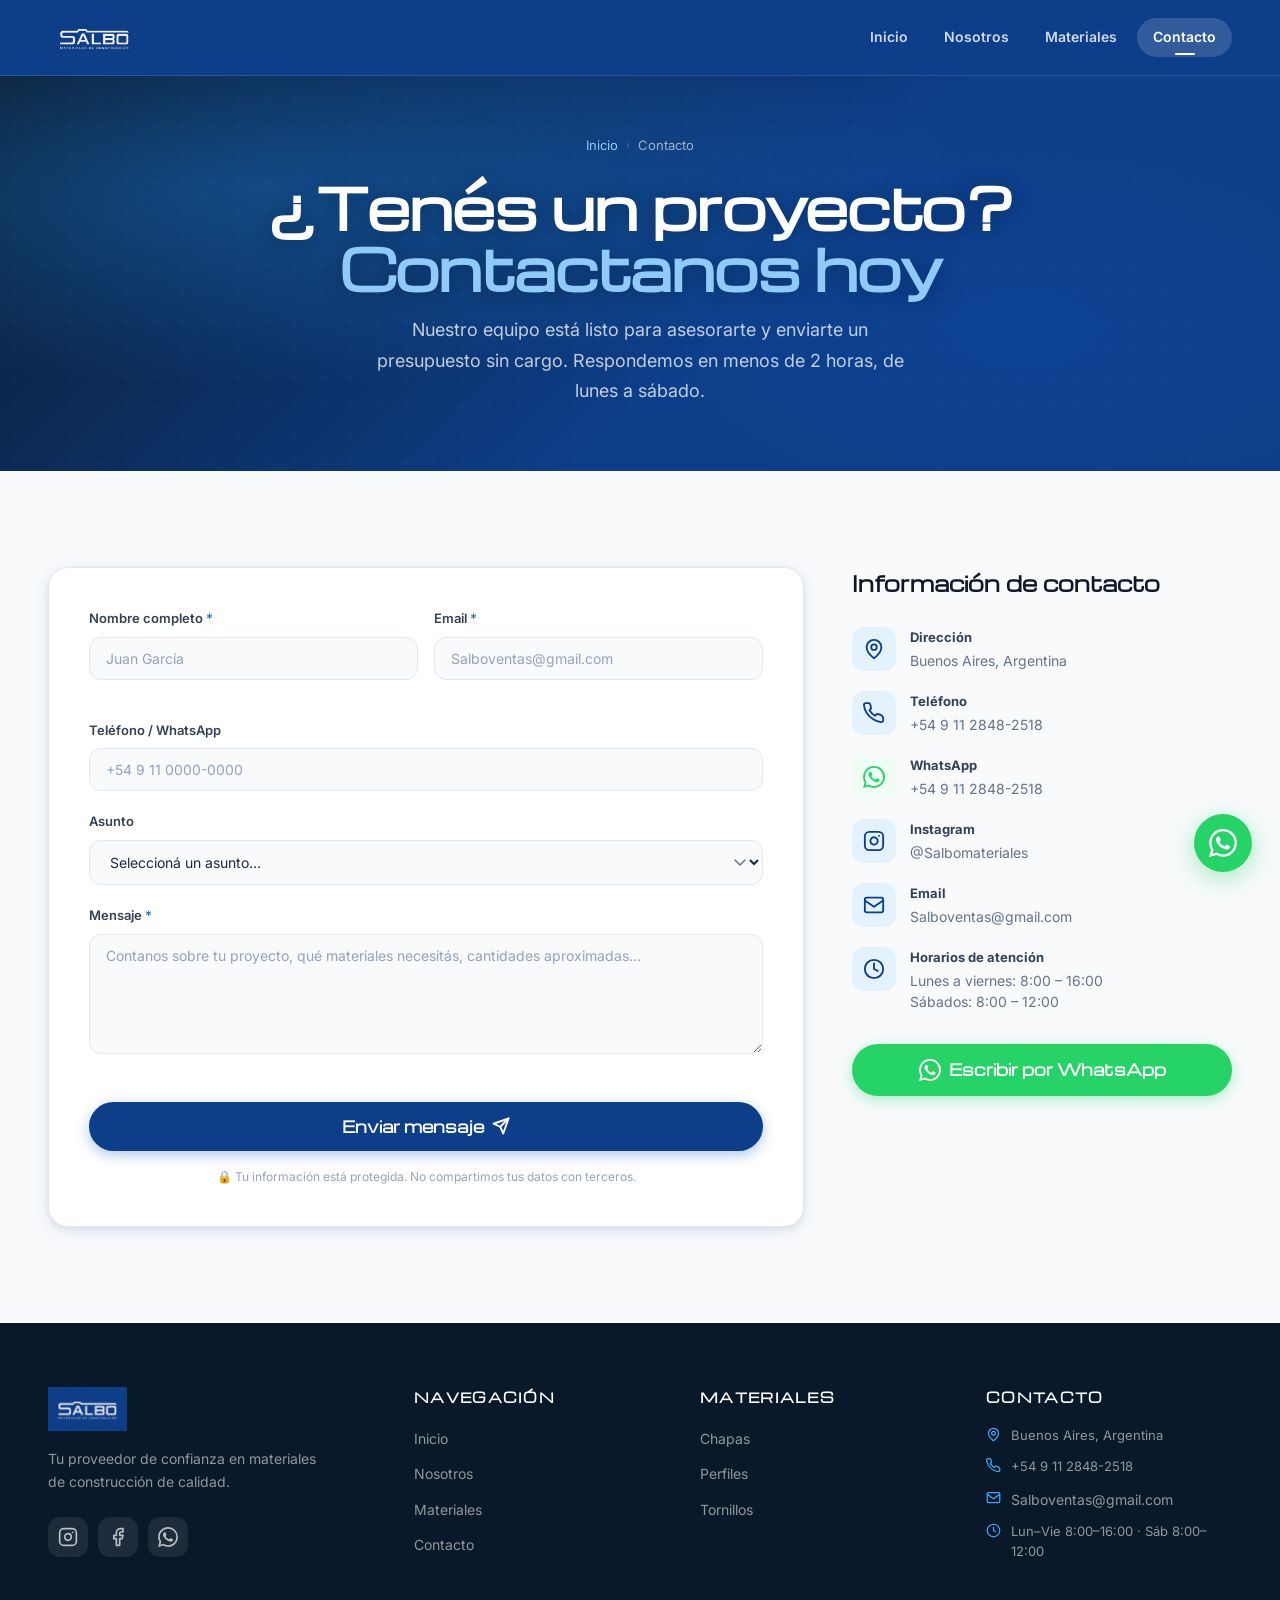
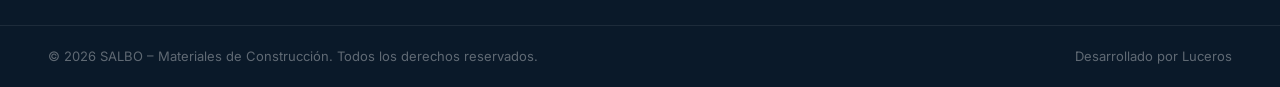
==== commit 678a883d: "contacto y materiales" ====
--- a/contacto.html
+++ b/contacto.html
@@ -19,7 +19,7 @@
   <link rel="preconnect" href="https://fonts.gstatic.com" crossorigin />
   <link href="https://fonts.googleapis.com/css2?family=Inter:wght@300;400;500;600;700;800&family=Poppins:wght@400;500;600;700;800;900&display=swap" rel="stylesheet" />
 
-  <link rel="stylesheet" href="assets/css/styles.css?v=26" />
+  <link rel="stylesheet" href="assets/css/styles.css?v=27" />
 </head>
 <body data-page="contacto">
 
@@ -153,11 +153,7 @@
               <svg width="18" height="18" viewBox="0 0 24 24" fill="none" stroke="currentColor" stroke-width="2.5" stroke-linecap="round" stroke-linejoin="round" aria-hidden="true"><path d="m22 2-7 20-4-9-9-4Z"/><path d="M22 2 11 13"/></svg>
             </button>
 
-            <!-- Mensaje de éxito -->
-            <div class="form-success" id="formSuccess" role="status" aria-live="polite" hidden>
-              <svg width="20" height="20" viewBox="0 0 24 24" fill="none" stroke="currentColor" stroke-width="2.5" stroke-linecap="round" stroke-linejoin="round" aria-hidden="true"><path d="M22 11.08V12a10 10 0 1 1-5.93-9.14"/><path d="m9 11 3 3L22 4"/></svg>
-              <span>¡Mensaje enviado con éxito! En las próximas horas vas a recibir nuestra respuesta.</span>
-            </div>
+      
 
             <p style="font-size:12px;color:var(--gray-400);margin-top:16px;text-align:center;">
               🔒 Tu información está protegida. No compartimos tus datos con terceros.
@@ -259,6 +255,6 @@
   <div id="site-footer"></div>
 
   <script src="assets/js/shared.js?v=10" defer></script>
-  <script src="assets/js/main.js?v=22" defer></script>
+  <script src="assets/js/main.js?v=23" defer></script>
 </body>
 </html>
--- a/assets/css/styles.css
+++ b/assets/css/styles.css
@@ -1964,14 +1964,6 @@
   color: var(--white);
 }
 
-/* Hero de Nosotros ("Construyendo confianza"): mismo degradé, de fondo
-   una foto en vez de color plano */
-body[data-page="nosotros"] .page-hero {
-  background:
-    linear-gradient(135deg, rgba(10,25,41,.88) 0%, rgba(13,71,161,.82) 60%, rgba(21,101,192,.75) 100%),
-    url('../img/Salbo_fondo.webp') center / cover no-repeat;
-}
-
 /* Patrón radial decorativo */
 .page-hero::before {
   content: '';
